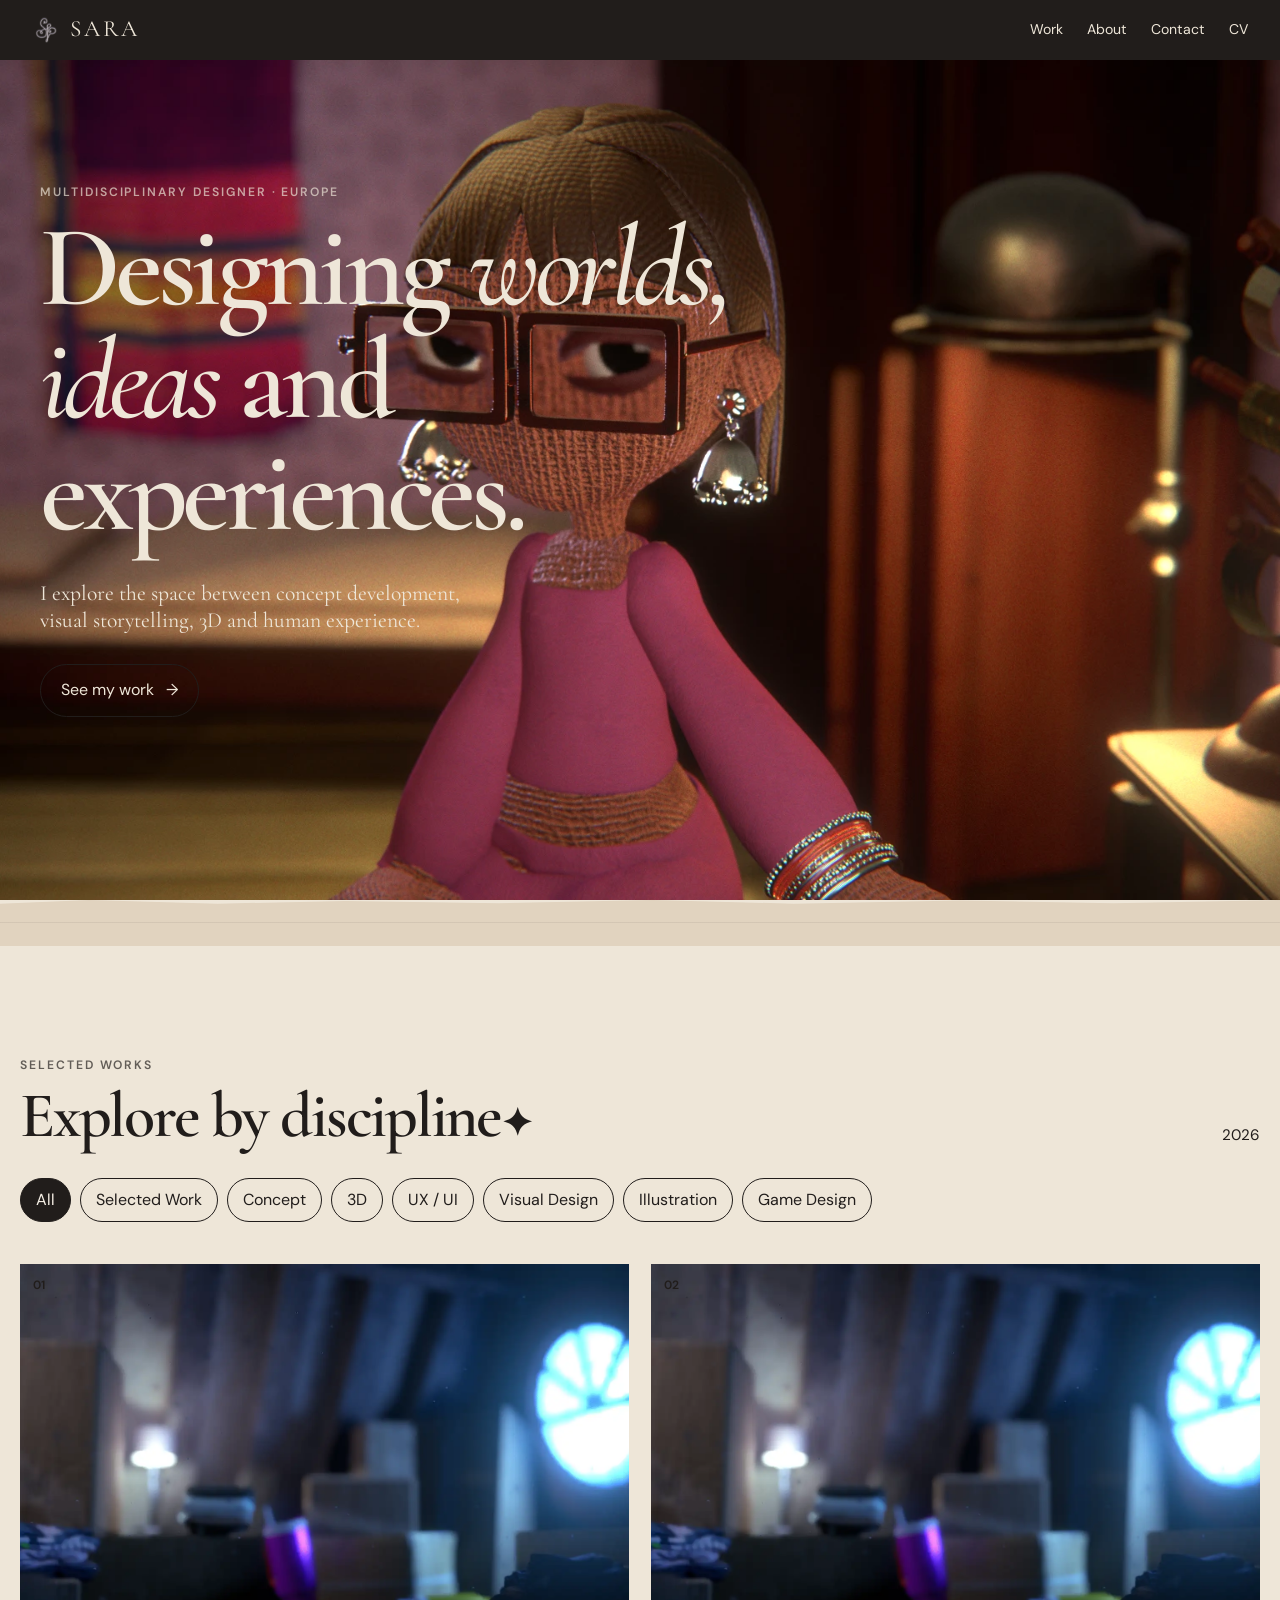
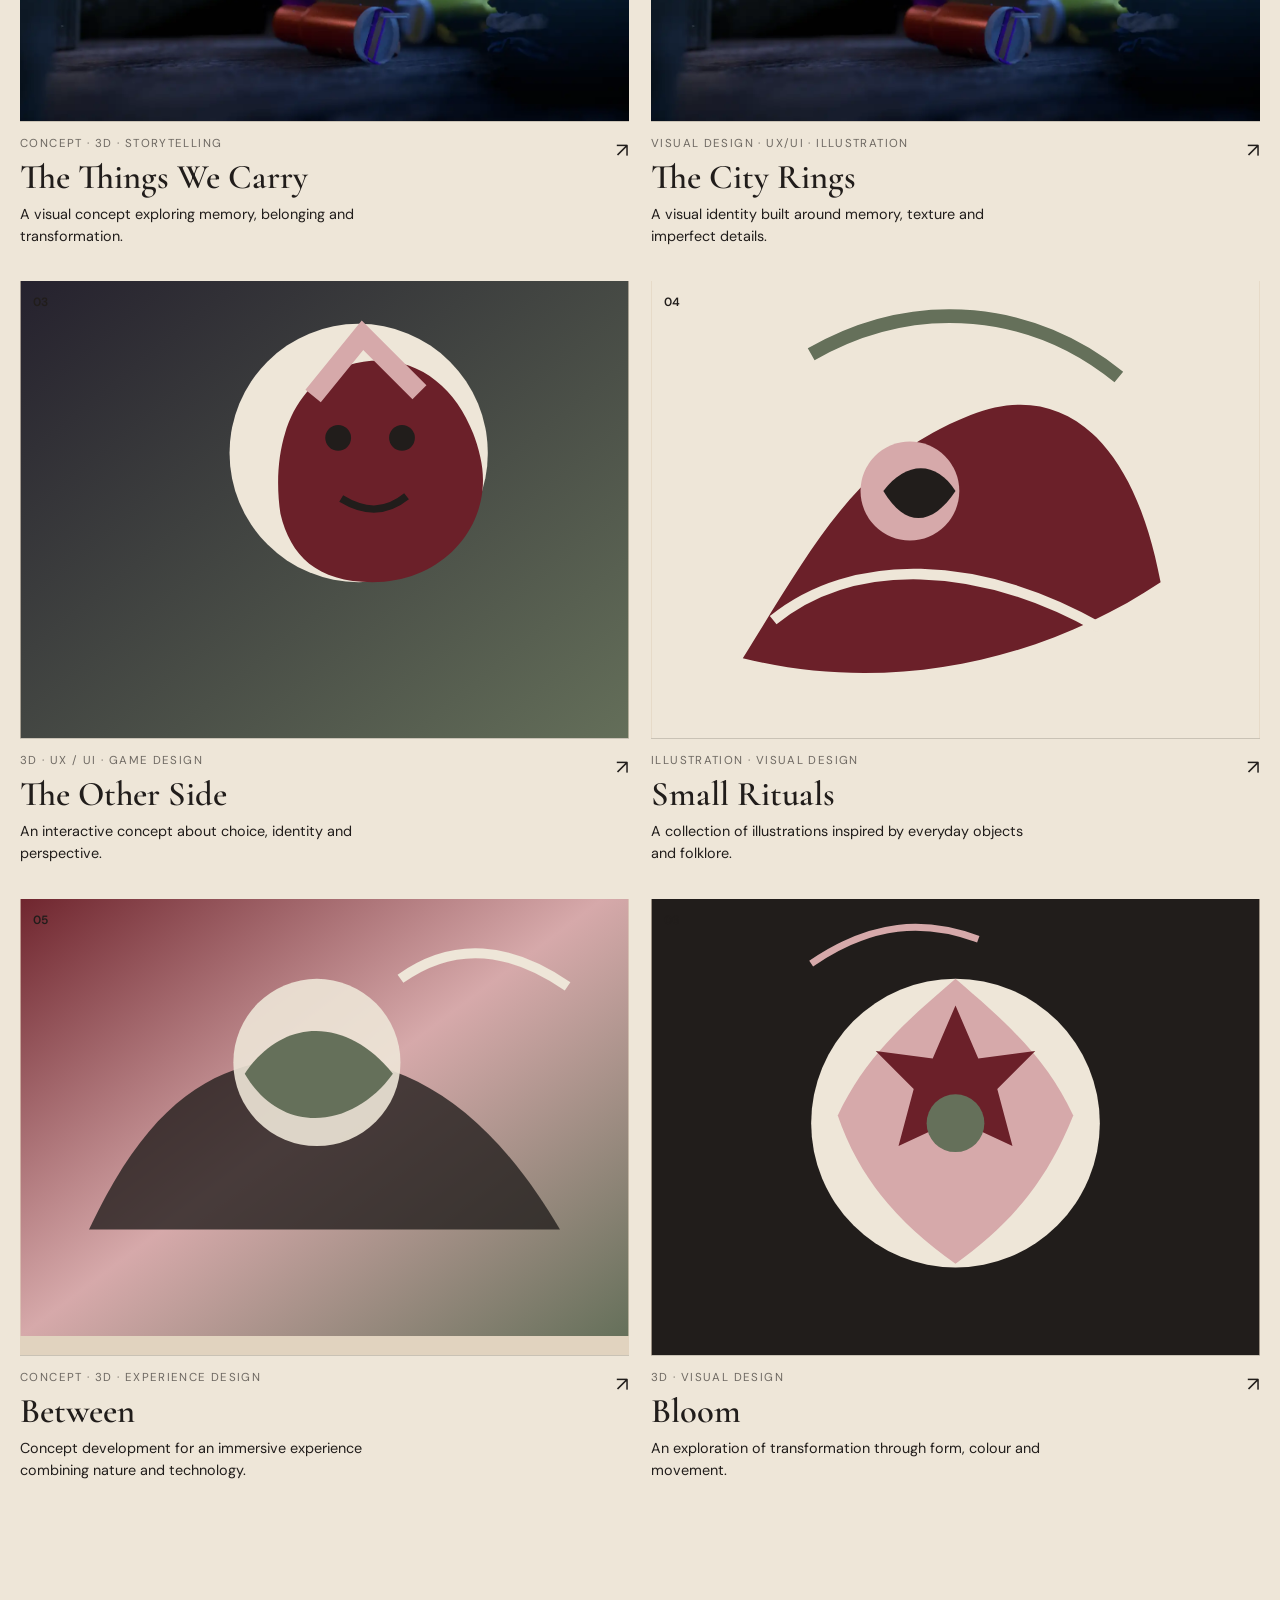
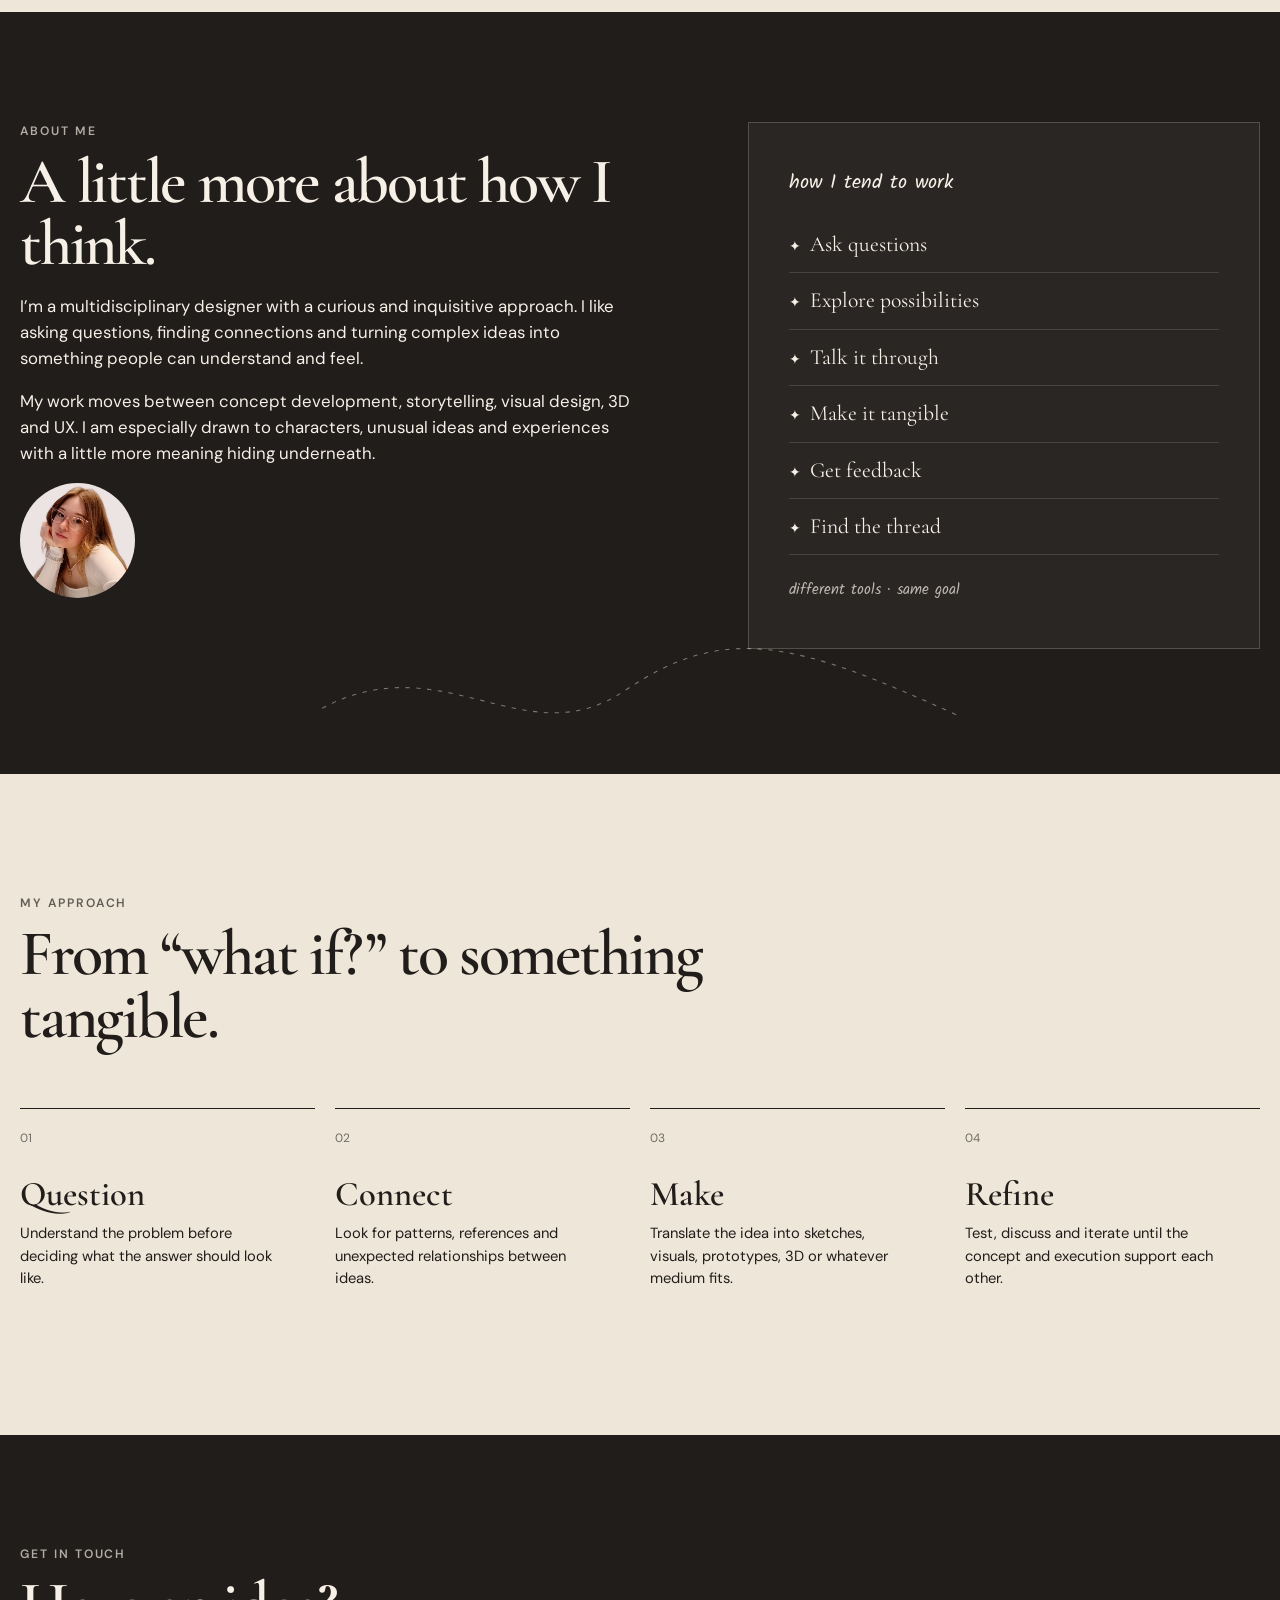
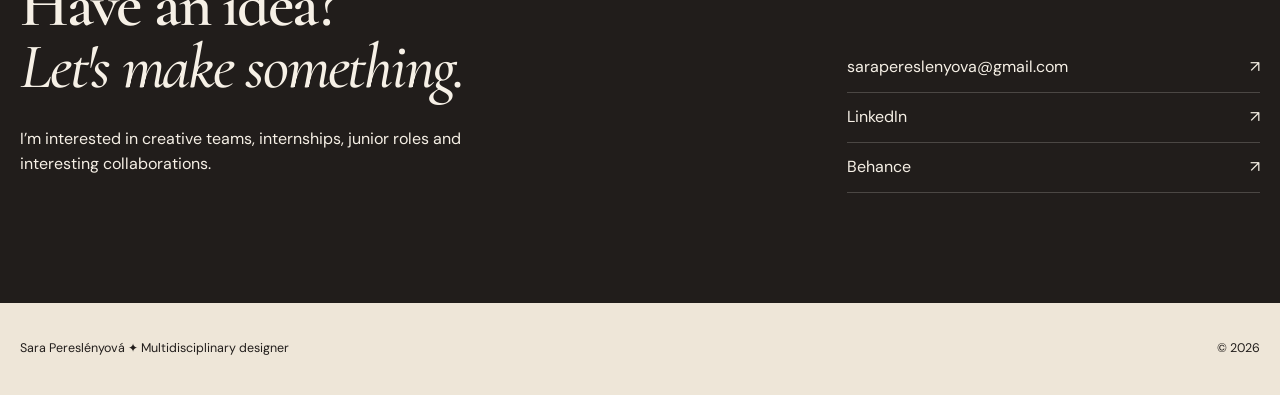
==== sara_portfolio_site/index.html @ 65f5dfdc "Initial commit" ====
<!doctype html>
<html lang="en">
<head>
  <meta charset="utf-8">

  <!-- Makes the site behave properly on phones/tablets -->
  <meta name="viewport" content="width=device-width, initial-scale=1">

  <meta name="description" content="Sara Pereslényová — multidisciplinary designer working across concept development, visual storytelling, 3D and UX.">

  <title>Sara Pereslényová | Portfolio</title>
  
  <!--
  FAVICONS
  -->
  
  <!-- Default favicons (fallback) -->
  <link rel="icon" type="image/x-icon" href="/favicon-light.ico">
  <link rel="icon" type="image/png" sizes="32x32" href="assets/favi-light-bg.jpg">
  
  <!-- Light mode favicons -->
  <link rel="icon" type="image/x-icon" href="/favicon-light.ico" media="(prefers-color-scheme: light)">
  <link rel="icon" type="image/png" sizes="16x16" href="/favicon-light-16x16.png" media="(prefers-color-scheme: light)">
  <link rel="icon" type="image/png" sizes="32x32" href="/favicon-light-32x32.png" media="(prefers-color-scheme: light)">
  <link rel="apple-touch-icon" sizes="180x180" href="/apple-touch-icon-light.png" media="(prefers-color-scheme: light)">
  
  <!-- Dark mode favicons -->
  <link rel="icon" type="image/x-icon" href="/favicon-dark.ico" media="(prefers-color-scheme: dark)">
  <link rel="icon" type="image/png" sizes="16x16" href="/favicon-dark-16x16.png" media="(prefers-color-scheme: dark)">
  <link rel="icon" type="image/png" sizes="32x32" href="/favicon-dark-32x32.png" media="(prefers-color-scheme: dark)">
  <link rel="apple-touch-icon" sizes="180x180" href="/apple-touch-icon-dark.png" media="(prefers-color-scheme: dark)">

  <!--
    This project intentionally uses plain HTML, CSS and JavaScript.
    No framework/build step is required, which should make it easier to learn and edit.
  -->

  <!-- Optional web fonts.
       They have system fallbacks, so the site still works if the fonts fail to load. -->
  <link rel="preconnect" href="https://fonts.googleapis.com">
  <link rel="preconnect" href="https://fonts.gstatic.com" crossorigin>
  <link
    href="https://fonts.googleapis.com/css2?family=Cormorant+Garamond:wght@500;600;700&family=DM+Sans:wght@400;500;600&family=Kalam:wght@400;700&display=swap"
    rel="stylesheet"
  >

  <link rel="stylesheet" href="style.css">
</head>

<body>
  <!-- Accessibility: lets keyboard users skip straight to the main content -->
  <a class="skip-link" href="#main">Skip to content</a>

  <header class="site-header">

<a class="brand" href="index.html" aria-label="Back to homepage">

  <!-- Your logo -->
  <img
    class="logo"
    src="assets/favi-light-bg.jpg"
    alt="logo"
  >

  <!-- Your name -->
  <span class="wordmark">SARA</span>

</a>
    <nav aria-label="Primary navigation">
      <a href="#work">Work</a>
      <a href="#about">About</a>
      <a href="#contact">Contact</a>
      <!-- Replace this with your actual CV PDF when you have one -->
      <a href="assets/Sara-CV.pdf" target="_blank" rel="noopener">CV</a>
    </nav>
  </header>

  <main id="main">
    <!-- =========================
         HERO
         ========================= -->
    <section class="hero" id="top">

  <div class="hero-copy">
    <p class="eyebrow">Multidisciplinary designer · Europe</p>

    <h1>
      Designing
      <em>worlds, ideas</em>
      and experiences.
    </h1>

    <p class="hero-intro">
      I explore the space between concept development,
      visual storytelling, 3D and human experience.
    </p>

    <a class="pill-button" href="#work">
      See my work <span aria-hidden="true">→</span>
    </a>
  </div>


  <div class="hero-art">
    <img
      src="assets/aish_look-2.webp"
      alt="The Things We Carry Screencap"
    >

    
   <!-- SCRIBBLES
    <div class="scribble scribble-a">
      a curious mind
    </div>
    
   <div class="scribble scribble-b">
      concepts<br>
      research<br>
      storytelling<br>
      3D · UX
    </div> -->
  </div>

</section>

    <div class="paper-break" aria-hidden="true"></div>

    <!-- =========================
         WORK / FILTER
         ========================= -->
    <section class="work section-shell" id="work">
      <div class="section-heading reveal">
        <div>
          <p class="eyebrow">Selected works</p>
          <h2>Explore by discipline<span aria-hidden="true">✦</span></h2>
        </div>
        <p class="section-note">2026</p>
      </div>

      <!--
        FILTERS
        The buttons work with the JavaScript in script.js.
        Each project card has a "data-disciplines" attribute.
        Example: data-disciplines="3d concept"
      -->
      <div class="filter-row" role="group" aria-label="Filter projects by discipline">
        
        <button class="filter-button is-active" type="button" data-filter="all" aria-pressed="true">All</button>
        <button class="filter-button" type="button" data-filter="selected" aria-pressed="false">Selected Work</button>
        <button class="filter-button" type="button" data-filter="concept" aria-pressed="false">Concept</button>
        <button class="filter-button" type="button" data-filter="3d" aria-pressed="false">3D</button>
        <button class="filter-button" type="button" data-filter="ux" aria-pressed="false">UX / UI</button>
        <button class="filter-button" type="button" data-filter="visual" aria-pressed="false">Visual Design</button>
        <button class="filter-button" type="button" data-filter="illustration" aria-pressed="false">Illustration</button>
        <button class="filter-button" type="button" data-filter="game" aria-pressed="false">Game Design</button>
      </div>

      <div class="project-grid" id="project-grid">
        <!--
          PROJECT TEMPLATE
          Duplicate a .project-card and change:
          - data-disciplines
          - title
          - description
          - tools
          - image path
          - project link

          You do NOT need to keep all six placeholder projects.
        -->

        <article class="project-card project-card-large reveal" data-disciplines="selected concept 3d visual game">
          <a href="ttwc.html" class="project-link" aria-label="Open The Things We Carry project">
            <div class="project-image">
              <img src="assets/Attic_last-compressed.webp" alt="Placeholder artwork for The Things We Carry" loading="lazy">
              <span class="project-number">01</span>
            </div>
            <div class="project-info">
              <div>
                <p class="project-type">Concept · 3D · Storytelling</p>
                <h3>The Things We Carry</h3>
                <p>A visual concept exploring memory, belonging and transformation.</p>
              </div>
              <span class="project-arrow" aria-hidden="true">↗</span>
            </div>
          </a>
        </article>

        <article class="project-card reveal" data-disciplines="visual illustration concept">
          <a href="#" class="project-link" aria-label="Open The City Rings project">
            <div class="project-image">
              <img src="assets/Attic_last-compressed.webp" alt="Placeholder artwork for The City Rings" loading="lazy">
              <span class="project-number">02</span>
            </div>
            <div class="project-info">
              <div>
                <p class="project-type">Visual Design · UX/UI · Illustration</p>
                <h3>The City Rings</h3>
                <p>A visual identity built around memory, texture and imperfect details.</p>
              </div>
              <span class="project-arrow" aria-hidden="true">↗</span>
            </div>
          </a>
        </article>

        <article class="project-card reveal" data-disciplines="3d ux game concept">
          <a href="#" class="project-link" aria-label="Open The Other Side project">
            <div class="project-image">
              <img src="assets/project-03.svg" alt="Placeholder artwork for The Other Side" loading="lazy">
              <span class="project-number">03</span>
            </div>
            <div class="project-info">
              <div>
                <p class="project-type">3D · UX / UI · Game Design</p>
                <h3>The Other Side</h3>
                <p>An interactive concept about choice, identity and perspective.</p>
              </div>
              <span class="project-arrow" aria-hidden="true">↗</span>
            </div>
          </a>
        </article>

        <article class="project-card reveal" data-disciplines="illustration visual concept">
          <a href="#" class="project-link" aria-label="Open Small Rituals project">
            <div class="project-image">
              <img src="assets/project-04.svg" alt="Placeholder artwork for Small Rituals" loading="lazy">
              <span class="project-number">04</span>
            </div>
            <div class="project-info">
              <div>
                <p class="project-type">Illustration · Visual Design</p>
                <h3>Small Rituals</h3>
                <p>A collection of illustrations inspired by everyday objects and folklore.</p>
              </div>
              <span class="project-arrow" aria-hidden="true">↗</span>
            </div>
          </a>
        </article>

        <article class="project-card project-card-large reveal" data-disciplines="concept 3d visual ux">
          <a href="#" class="project-link" aria-label="Open Between project">
            <div class="project-image">
              <img src="assets/project-05.svg" alt="Placeholder artwork for Between" loading="lazy">
              <span class="project-number">05</span>
            </div>
            <div class="project-info">
              <div>
                <p class="project-type">Concept · 3D · Experience Design</p>
                <h3>Between</h3>
                <p>Concept development for an immersive experience combining nature and technology.</p>
              </div>
              <span class="project-arrow" aria-hidden="true">↗</span>
            </div>
          </a>
        </article>

        <article class="project-card reveal" data-disciplines="3d visual illustration">
          <a href="#" class="project-link" aria-label="Open Bloom project">
            <div class="project-image">
              <img src="assets/project-06.svg" alt="Placeholder artwork for Bloom" loading="lazy">
              <span class="project-number">06</span>
            </div>
            <div class="project-info">
              <div>
                <p class="project-type">3D · Visual Design</p>
                <h3>Bloom</h3>
                <p>An exploration of transformation through form, colour and movement.</p>
              </div>
              <span class="project-arrow" aria-hidden="true">↗</span>
            </div>
          </a>
        </article>
      </div>

      <div class="filter-empty" id="filter-empty" hidden>
        <p>No projects in this category yet. Try another filter.</p>
      </div>
    </section>

    <!-- =========================
         ABOUT
         ========================= -->
    <section class="about section-shell dark-panel" id="about">
      <div class="about-grid">
        <div class="about-copy reveal">
          <p class="eyebrow">About me</p>
          <h2>A little more about how I think.</h2>

          <p>
            I’m a multidisciplinary designer with a curious and inquisitive approach.
            I like asking questions, finding connections and turning complex ideas
            into something people can understand and feel.
          </p>

          <p>
            My work moves between concept development, storytelling, visual design,
            3D and UX. I am especially drawn to characters, unusual ideas and
            experiences with a little more meaning hiding underneath.
          </p>
          
          <div class="about-grid"><img class="about-picture" src="assets/pic-1.webp" alt="headshot" loading="lazy">
            </div>
        </div>

        <div class="about-card reveal">
          <p class="hand-note">how I tend to work</p>
          <ul>
            <li>Ask questions</li>
            <li>Explore possibilities</li>
            <li>Talk it through</li>
            <li>Make it tangible</li>
            <li>Get feedback</li>
            <li>Find the thread</li>
          </ul>
          <span class="tiny-note">different tools · same goal</span>
        </div>
      </div>

      <!-- Decorative thread: purely visual, no JavaScript needed -->
      <svg class="thread-line" viewBox="0 0 900 180" role="presentation" aria-hidden="true">
        <path d="M10 100 C 180 10, 290 170, 430 75 S 670 10, 890 110" />
      </svg>
    </section>

    <!-- =========================
         CV / APPROACH
         ========================= -->
    <section class="approach section-shell">
      <div class="approach-heading reveal">
        <p class="eyebrow">My approach</p>
        <h2>From “what if?” to something tangible.</h2>
      </div>

      <div class="approach-grid">
        <div class="approach-step reveal">
          <span>01</span>
          <h3>Question</h3>
          <p>Understand the problem before deciding what the answer should look like.</p>
        </div>

        <div class="approach-step reveal">
          <span>02</span>
          <h3>Connect</h3>
          <p>Look for patterns, references and unexpected relationships between ideas.</p>
        </div>

        <div class="approach-step reveal">
          <span>03</span>
          <h3>Make</h3>
          <p>Translate the idea into sketches, visuals, prototypes, 3D or whatever medium fits.</p>
        </div>

        <div class="approach-step reveal">
          <span>04</span>
          <h3>Refine</h3>
          <p>Test, discuss and iterate until the concept and execution support each other.</p>
        </div>
      </div>
    </section>

    <!-- =========================
         CONTACT
         ========================= -->
    <section class="contact section-shell dark-panel" id="contact">
      <div class="contact-copy reveal">
        <p class="eyebrow">Get in touch</p>
        <h2>Have an idea?<br><em>Let's make something.</em></h2>
        <p>I’m interested in creative teams, internships, junior roles and interesting collaborations.</p>
      </div>

      <div class="contact-links reveal">
        <!-- Replace these with your real links -->
        <a href="mailto:sarapereslenyova@gmail.com">sarapereslenyova@gmail.com <span>↗</span></a>
        <a href="https://www.linkedin.com/in/sarapereslenyova/" target="_blank" rel="noopener">LinkedIn <span>↗</span></a>
        <a href="https://www.behance.net/sarapereslenyova" target="_blank" rel="noopener">Behance <span>↗</span></a>
      </div>
    </section>
  </main>

  <footer class="footer section-shell">
    <p>Sara Pereslényová ✦ Multidisciplinary designer</p>
    <p>© <span id="year"></span></p>
  </footer>

  <script src="script.js"></script>
</body>
</html>
---- sara_portfolio_site/style.css ----
:root {
  /* =========================
     EASY CUSTOMISATION AREA
     =========================
     These are the main colours used throughout the site.
     Change them here instead of hunting through the entire CSS file.
  */
  --paper: #eee6d8;
  --ink: #211d1b;
  --paper-2: #e1d3bf;
  --soft-pink: #d6a9aa;
  --burgundy: #6b2029;
  --olive: #65705a;
  --cream: #f6f0e6;
  --line: rgba(33, 29, 27, 0.18);

  /* Typography */
  --display: "Cormorant Garamond", Georgia, serif;
  --body: "DM Sans", Arial, sans-serif;
  --hand: "Kalam", "Comic Sans MS", cursive;

  --max-width: 1240px;
  --radius: 4px;

    /*
    Desktop page padding.

    This is the main value you'll probably want to change.
    Everything on desktop follows this spacing.
  */
  --page-padding: 32px;

  /*
    This controls how wide normal project content can become.
    Full-width images can extend slightly further.
  */
  --max-content-width: 1200px;
  --max-full-width: 1500px;
}


/* =========================
   BASIC RESET
   ========================= */
*,
*::before,
*::after {
  box-sizing: border-box;
}

html {
  scroll-behavior: smooth;
}

body {
  margin: 0;
  color: var(--ink);
  background: var(--paper);
  font-family: var(--body);
  line-height: 1.55;
}

img {
  display: block;
  width: 100%;
}

a {
  color: inherit;
}

button,
a {
  -webkit-tap-highlight-color: transparent;
}

button {
  font: inherit;
}

::selection {
  color: var(--cream);
  background: var(--burgundy);
}

/* Accessibility */
.skip-link {
  position: fixed;
  top: 10px;
  left: 10px;
  z-index: 999;
  transform: translateY(-150%);
  padding: 10px 14px;
  background: var(--ink);
  color: var(--cream);
  text-decoration: none;
}

.skip-link:focus {
  transform: translateY(0);
}

/* =========================
   GLOBAL LAYOUT
   ========================= */
.section-shell {
  width: min(calc(100% - 40px), var(--max-width));
  margin-inline: auto;
}

section {
  scroll-margin-top: 90px;
}

.eyebrow {
  margin: 0 0 10px;
  font-size: 0.76rem;
  font-weight: 600;
  text-transform: uppercase;
  letter-spacing: 0.16em;
  opacity: 0.68;
}

h1,
h2,
h3 {
  margin: 0;
  font-family: var(--display);
  font-weight: 600;
  line-height: 0.98;
}

h1 em,
h2 em {
  font-style: italic;
  font-weight: 500;
}

h1 {
  max-width: 760px;
  font-size: clamp(4rem, 9vw, 8rem);
  letter-spacing: -0.045em;
}

h2 {
  font-size: clamp(2.5rem, 5vw, 4.6rem);
  letter-spacing: -0.035em;
}

h3 {
  font-size: clamp(1.7rem, 2.7vw, 2.4rem);
}

.section-note {
  max-width: 260px;
  margin: 0;
  font-size: 0.95rem;
}

.page-padding {
  padding-left: var(--page-padding);
  padding-right: var(--page-padding);
}

/* =========================
   HEADER
   ========================= */
/*.site-header {
  position: fixed;
  top: 0;
  inset: 0 0 auto;
  display: flex;
  justify-content: space-between;
  align-items: center;
  background: rgba(238, 230, 216, 0.5);
  width: 100%;
  margin: 18px auto 0;
  padding: 12px 0;
  mix-blend-mode: normal;
  z-index: 50;
}*/
.site-header {
  position: fixed;
  top: 0;
  z-index: 30;

  width: 100%;
  padding: 12px var(--page-padding);

  display: flex;
  justify-content: space-between;
  align-items: center;
  background: var(--ink);
  color: var(--paper);
}

.brand {
  display: inline-flex;
  align-items: center;
  gap: 10px;

  color: inherit;
  text-decoration: none;
}

.logo {
  width: 28px;
  height: 28px;

  object-fit: contain;
  flex-shrink: 0;
}

.wordmark {
  font-family: var(--display);
  font-size: 1.45rem;
  letter-spacing: 0.12em;
}

.wordmark span {
  margin-left: 6px;
  font-size: 0.7em;
}

.site-header nav {
  display: flex;
  gap: 24px;
}

.site-header nav a {
  font-size: 0.88rem;
  text-decoration: none;
  transition: opacity 160ms ease;
}

.site-header nav a:hover,
.site-header nav a:focus-visible {
  text-decoration: underline black;
  text-underline-offset: -2px;
  text-underline-position: bottom;
  opacity: 0.55;
}

/* =========================
   HERO
   ========================= */
.hero {
  position: relative;

  /* Exactly one viewport high */
  height: 100vh;
  height: 100svh;

  width: 100%;
  margin: 0;

  overflow: hidden;

  display: flex;
  align-items: center;
  color: var(--paper);

  /*
    This padding controls where the text sits.
    It does NOT affect the background image.
  */
  padding: 40px;
}

.hero-copy {
  position: relative;
  z-index: 2;

  width: min(100%, 760px);
}

.hero-intro {
  max-width: 440px;
  margin: 30px 0;
  font-family: var(--display);
  font-size: 1.35rem;
  line-height: 1.25;
}

.pill-button {
  display: inline-flex;
  align-items: center;
  gap: 12px;
  padding: 13px 20px;
  border: 1px solid var(--ink);
  border-radius: 999px;
  text-decoration: none;
  transition:
    background 180ms ease,
    color 180ms ease,
    transform 180ms ease;
}

.pill-button:hover,
.pill-button:focus-visible {
  color: var(--cream);
  background: var(--ink);
  transform: translateY(-2px);
}

.hero-art {
  position: absolute;

  /* Fill the entire hero */
  inset: 0;

  z-index: 0;

  width: 100%;
  height: 100%;

  display: block;
}

.hero-art img {
  width: 100%;
  height: 100%;

  /*
    cover = fill the whole hero.
    Some of the image may be cropped.
  */
  object-fit: cover;

  object-position: center;
}

/* Handwritten annotations */
.scribble {
  position: absolute;
  font-family: var(--hand);
  font-size: 1.1rem;
  line-height: 1.1;
  z-index: 2;
}

.scribble::before {
  content: "";
  position: absolute;
  width: 46px;
  height: 1px;
  background: currentColor;
}

.scribble-a {
  top: 18%;
  left: 7%;
  transform: rotate(-8deg);
}

.scribble-a::before {
  top: 50%;
  right: -60px;
  transform: rotate(22deg);
}

.scribble-b {
  right: 3%;
  bottom: 17%;
  transform: rotate(6deg);
}



/* =========================
   PAPER BREAK
   ========================= */
.paper-break {
  height: 46px;
  background:
    linear-gradient(180deg, transparent 0 48%, rgba(33, 29, 27, 0.08) 49%, transparent 51%),
    var(--paper-2);
  clip-path: polygon(0 8%, 7% 0, 17% 8%, 27% 2%, 39% 7%, 51% 0, 62% 8%, 75% 1%, 87% 7%, 100% 0, 100% 100%, 0 100%);
}

/* =========================
   WORK
   ========================= */
.work {
  padding-top: 110px;
  padding-bottom: 130px;
}

.section-heading {
  display: flex;
  justify-content: space-between;
  align-items: flex-end;
  gap: 30px;
  margin-bottom: 30px;
}

.section-heading h2 span {
  font-family: var(--hand);
  font-size: 0.6em;
}

.filter-row {
  display: flex;
  flex-wrap: wrap;
  gap: 9px;
  margin-bottom: 42px;
}

.filter-button {
  cursor: pointer;
  border: 1px solid var(--ink);
  border-radius: 999px;
  padding: 9px 15px;
  background: transparent;
  color: inherit;
  transition:
    background 160ms ease,
    color 160ms ease,
    transform 160ms ease;
}

.filter-button:hover,
.filter-button:focus-visible {
  transform: translateY(-3px);
}

.filter-button.is-active {
  background: var(--ink);
  color: var(--cream);
}

.project-grid {
  display: grid;
  grid-template-columns: repeat(12, minmax(0, 1fr));
  gap: 34px 22px;
}

.project-card {
  grid-column: span 6;
  min-width: 0;
}

.project-card-large {
  grid-column: span 6;
}

.project-card[hidden] {
  display: none;
}

.project-link {
  display: block;
  text-decoration: none;
}

.project-image {
  position: relative;
  overflow: hidden;
  aspect-ratio: 4 / 3;
  background: var(--paper-2);
}

.project-card-large .project-image {
  aspect-ratio: 4 / 3;
}

.project-image img {
  height: 100%;
  object-fit: cover;
  transition: transform 500ms cubic-bezier(0.2, 0.7, 0.2, 1);
}

.project-link:hover .project-image img,
.project-link:focus-visible .project-image img {
  transform: scale(1.035);
}

.project-number {
  position: absolute;
  top: 12px;
  left: 13px;
  z-index: 2;
  font-size: 0.75rem;
  font-weight: 600;
}

.project-info {
  display: flex;
  justify-content: space-between;
  gap: 20px;
  padding-top: 13px;
  border-top: 1px solid var(--line);
}

.project-type {
  margin: 0 0 8px;
  font-size: 0.72rem;
  text-transform: uppercase;
  letter-spacing: 0.12em;
  opacity: 0.62;
}

.project-info p:last-child {
  max-width: 390px;
  margin: 8px 0 0;
  font-size: 0.9rem;
}

.project-arrow {
  flex: 0 0 auto;
  font-size: 1.25rem;
}

.filter-empty {
  padding: 40px 0;
  font-family: var(--display);
  font-size: 1.5rem;
}

/* =========================
   DARK PANELS
   ========================= */
.dark-panel {
  color: var(--cream);
  background: var(--ink);
}

/* Full-width illusion while keeping content aligned */
.dark-panel {
  width: 100%;
  padding-inline: max(20px, calc((100vw - var(--max-width)) / 2));
}

/* =========================
   ABOUT
   ========================= */
.about {
  position: relative;
  padding-top: 110px;
  padding-bottom: 125px;
  overflow: hidden;
}

.about-grid {
  width: min(var(--max-width), 100%);
  margin: 0 auto;
  display: grid;
  grid-template-columns: 1.1fr 0.9fr;
  gap: clamp(50px, 8vw, 130px);
  align-items: start;
}

.about-copy p:not(.eyebrow) {
  max-width: 610px;
  font-size: 1.05rem;
}

.about-card {
  position: relative;
  padding: 45px 40px;
  border: 1px solid rgba(246, 240, 230, 0.2);
  background: rgba(246, 240, 230, 0.04);
  transform: rotate(1.5deg);
}

.hand-note {
  margin: 0 0 18px;
  font-family: var(--hand);
  font-size: 1.25rem;
}

.about-card ul {
  margin: 0;
  padding: 0;
  list-style: none;
}

.about-card li {
  padding: 11px 0;
  border-bottom: 1px solid rgba(246, 240, 230, 0.14);
  font-family: var(--display);
  font-size: 1.35rem;
}

.about-card li::before {
  content: "✦";
  margin-right: 9px;
  font-size: 0.65em;
}

.about-picture {
  display: block;
  align-items: center;
  border-radius: 50%;
  gap: 10px;
  width: 40%;
}

.tiny-note {
  display: block;
  margin-top: 24px;
  font-family: var(--hand);
  font-size: 0.95rem;
  opacity: 0.72;
}

.thread-line {
  position: absolute;
  left: 0;
  right: 0;
  bottom: 8px;
  width: 100%;
  height: 130px;
}

.thread-line path {
  fill: none;
  stroke: rgba(246, 240, 230, 0.42);
  stroke-width: 1.5;
  stroke-dasharray: 6 9;
}

/* =========================
   APPROACH
   ========================= */
.approach {
  padding-top: 120px;
  padding-bottom: 130px;
}

.approach-heading {
  max-width: 720px;
  margin-bottom: 60px;
}

.approach-grid {
  display: grid;
  grid-template-columns: repeat(4, minmax(0, 1fr));
  gap: 20px;
}

.approach-step {
  padding-top: 16px;
  border-top: 1px solid var(--ink);
}

.approach-step > span {
  display: inline-block;
  margin-bottom: 30px;
  font-size: 0.75rem;
  opacity: 0.6;
}

.approach-step p {
  max-width: 260px;
  margin-top: 10px;
  font-size: 0.92rem;
}

/* =========================
   CONTACT
   ========================= */
.contact {
  display: grid;
  grid-template-columns: 1.3fr 0.7fr;
  gap: 60px;
  padding-top: 110px;
  padding-bottom: 110px;
}

.contact-copy > p:last-child {
  max-width: 500px;
  margin-top: 28px;
}

.contact-links {
  display: grid;
  align-content: end;
  gap: 12px;
}

.contact-links a {
  display: flex;
  justify-content: space-between;
  gap: 18px;
  padding-bottom: 12px;
  border-bottom: 1px solid rgba(246, 240, 230, 0.2);
  text-decoration: none;
  transition: opacity 160ms ease;
}

.contact-links a:hover,
.contact-links a:focus-visible {
  opacity: 0.62;
}

/* =========================
   FOOTER
   ========================= */
.footer {
  display: flex;
  justify-content: space-between;
  gap: 20px;
  padding-top: 24px;
  padding-bottom: 24px;
  font-size: 0.78rem;
}

/* =========================
   SCROLL REVEAL
   =========================
   JavaScript adds .is-visible when an element enters the viewport.
   If JS is disabled, the elements remain visible because the default
   opacity is 1 (important for accessibility).
 */
.reveal {
  opacity: 1;
  transform: none;
}

.js-ready .reveal {
  opacity: 0;
  transform: translateY(22px);
  transition:
    opacity 700ms ease,
    transform 700ms cubic-bezier(0.2, 0.8, 0.2, 1);
}

.js-ready .reveal.is-visible {
  opacity: 1;
  transform: translateY(0);
}

/* =========================
   REDUCED MOTION
   ========================= */
@media (prefers-reduced-motion: reduce) {
  html {
    scroll-behavior: auto;
  }

  *,
  *::before,
  *::after {
    animation-duration: 0.001ms !important;
    animation-iteration-count: 1 !important;
    transition-duration: 0.001ms !important;
  }
}

/* =========================
   TABLET / SMALL LAPTOP
   ========================= */
@media (max-width: 900px) {
  .hero {
    grid-template-columns: 1fr;
    padding-top: 140px;
  }

  .hero-art {
    min-height: 420px;
    max-width: 900px;
    margin-inline: auto;
  }

  .project-card,
  .project-card-large {
    grid-column: span 6;
  }

  .about-grid,
  .contact {
    grid-template-columns: 1fr;
  }

  .approach-grid {
    grid-template-columns: repeat(2, minmax(0, 1fr));
  }
}

/* =========================
   MOBILE
   ========================= */
@media (max-width: 640px) {
  .section-shell {
    width: 100%, var(--max-width);
  }

  .site-header {
    width: 100%;
  }

  .site-header nav {
    gap: 12px;
  }

  .site-header nav a {
    font-size: 0.76rem;
  }

  h1 {
    font-size: clamp(3.3rem, 17vw, 5.6rem);
  }

  /*(.hero {
    height: 100svh;
    min-height: 100svh;

    padding: 24px;
  }

  .hero-copy {
    width: 100%;
  }

  .hero-art img {
    object-position: 60% center;
  } */
  
  .hero {
    min-height: 100svh;
    padding-top: 120px;
  }

  .hero-intro {
    font-size: 1.15rem;
  }

  .hero-art {
    min-height: 330px;
  }

  .hero-art img {
    object-position: 30% center;
  }
  .scribble {
    font-size: 0.9rem;
  }

  .section-heading {
    display: block;
  }

  .section-note {
    margin-top: 18px;
  }

  .work,
  .approach,
  .about,
  .contact {
    padding-top: 80px;
    padding-bottom: 90px;
  }

  .project-card,
  .project-card-large {
    grid-column: 1 / -1;
  }

  .filter-row {
    overflow-x: auto;
    flex-wrap: nowrap;
    padding-bottom: 5px;
  }

  .filter-button {
    flex: 0 0 auto;
  }

  .about-card {
    padding: 30px 24px;
  }

  .approach-grid {
    grid-template-columns: 1fr;
    gap: 30px;
  }

  .contact-links {
    margin-top: 15px;
  }

  .footer {
    width: calc(100% - 28px);
  }
}
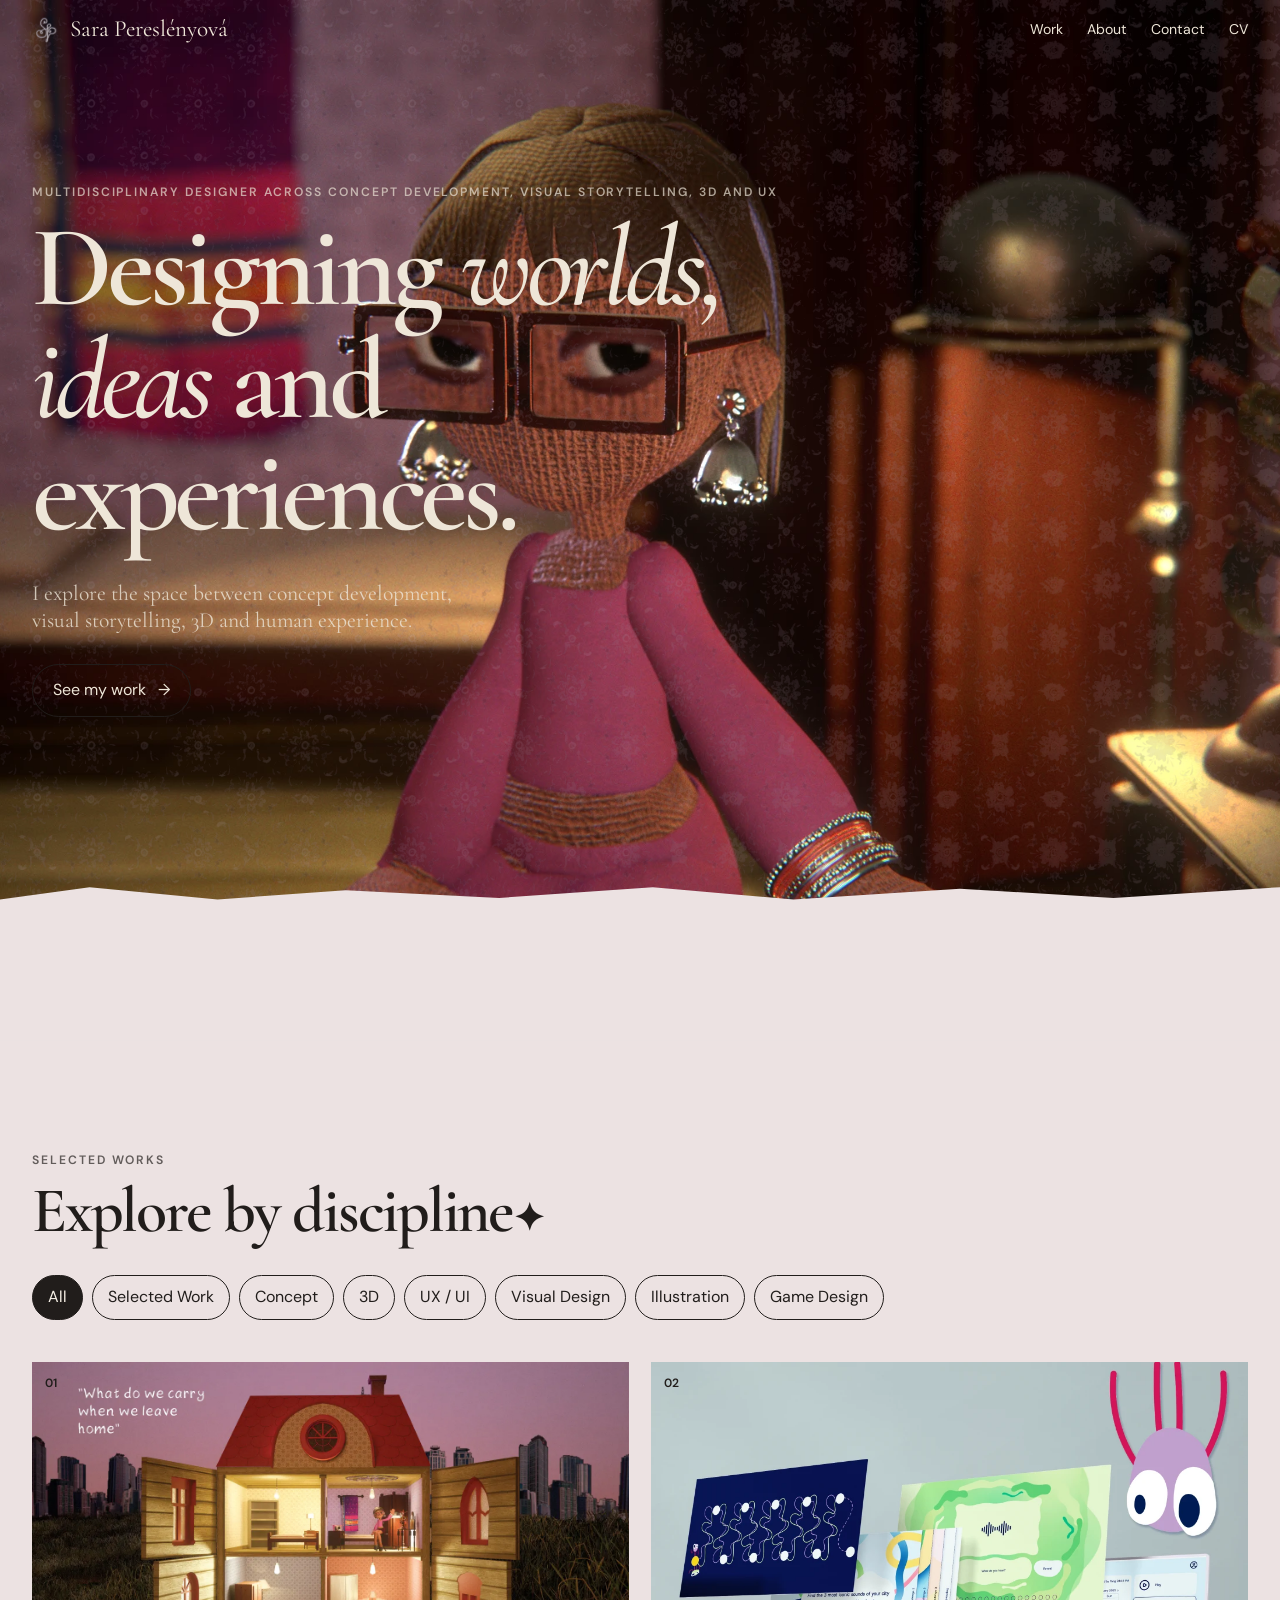
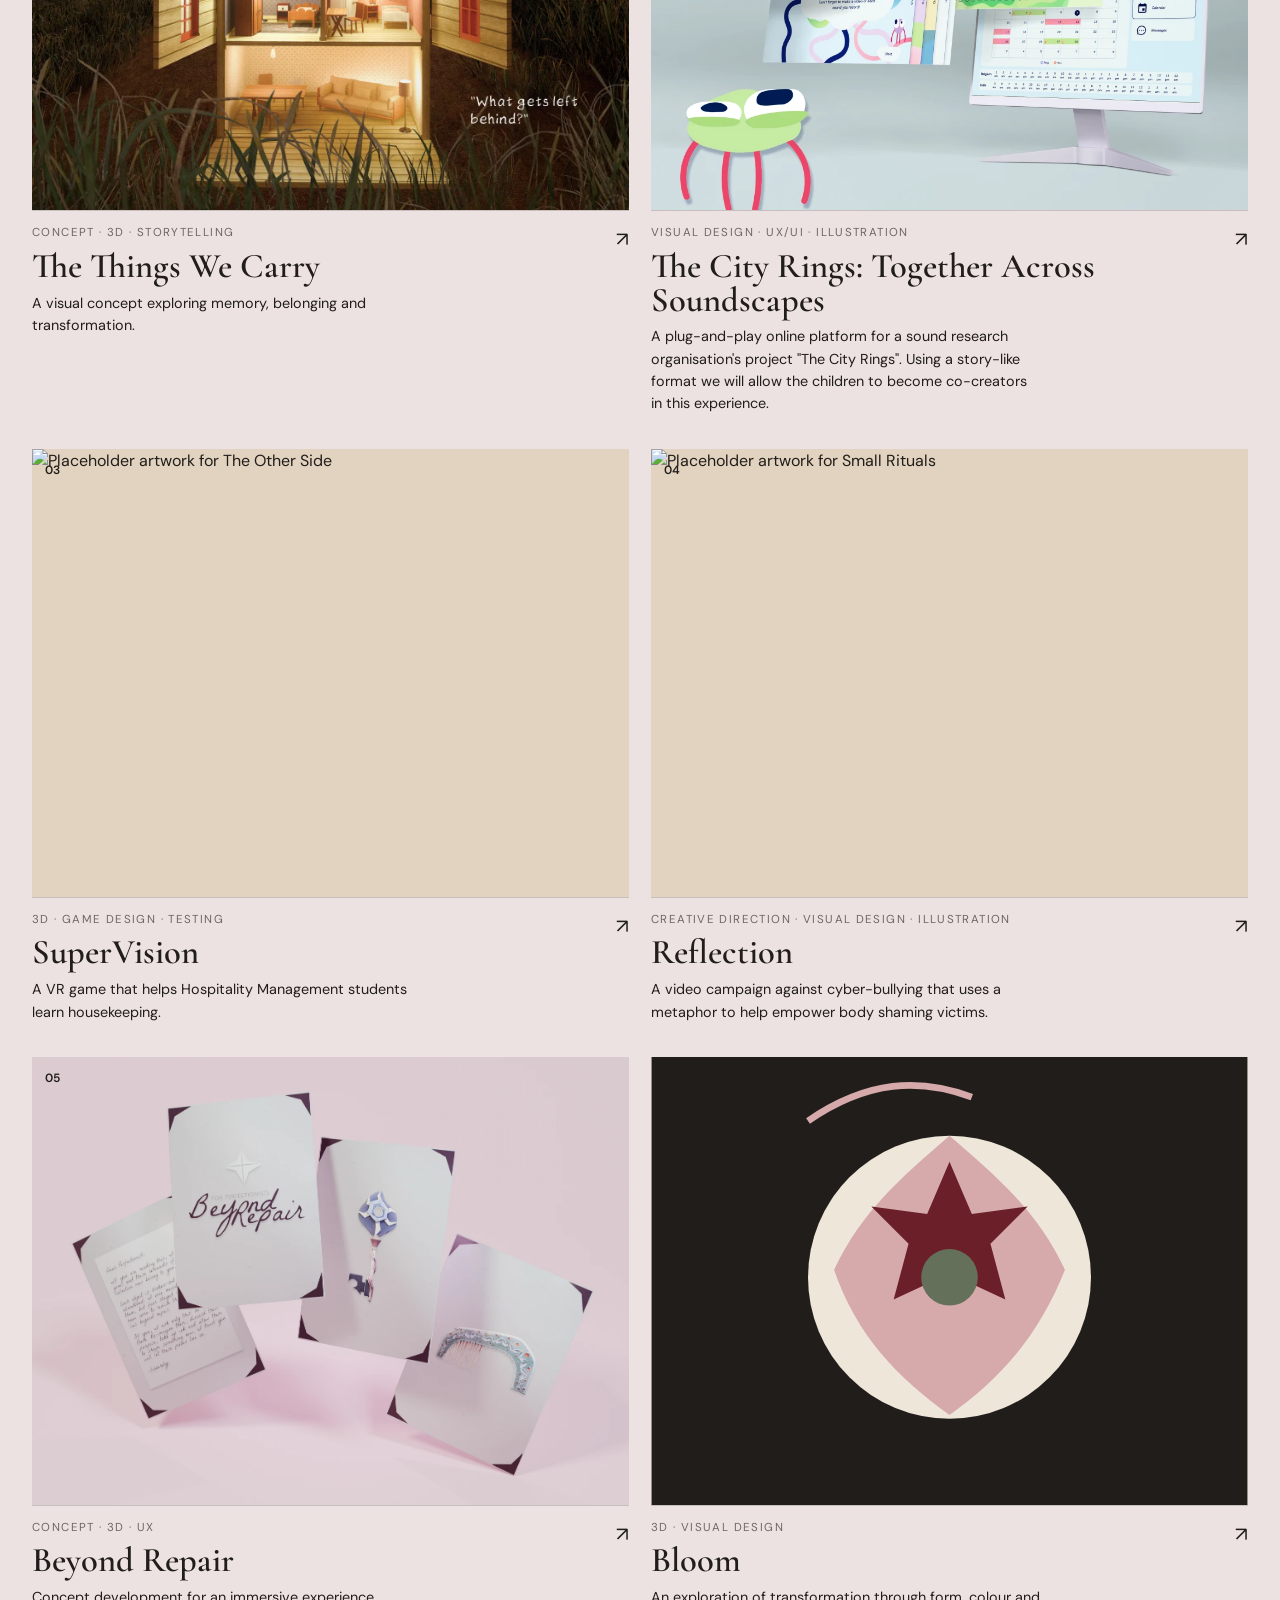
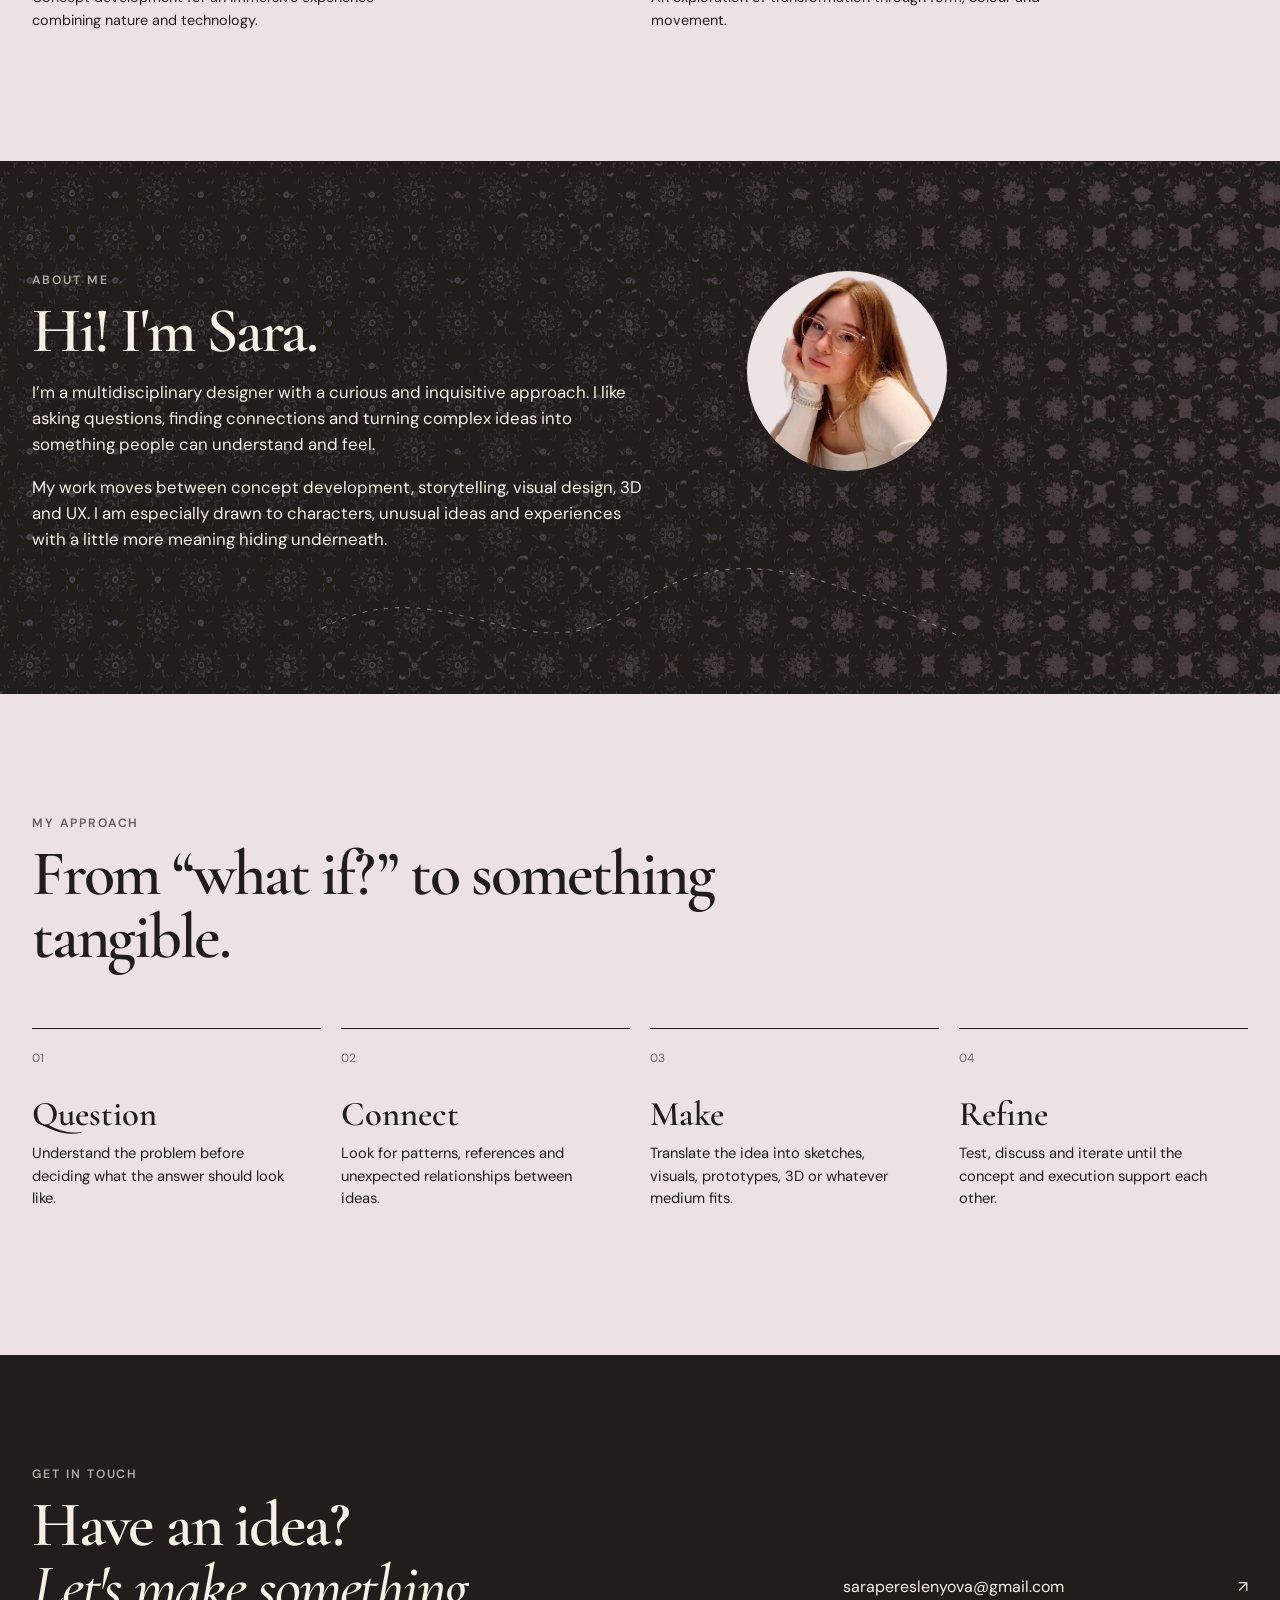
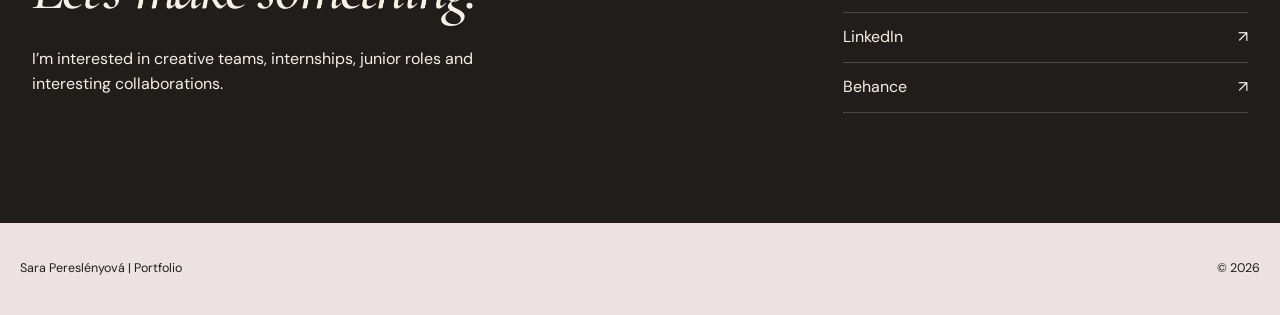
==== commit 89bb858c: "portfolio" ====
--- a/sara_portfolio_site/index.html
+++ b/sara_portfolio_site/index.html
@@ -15,20 +15,22 @@
   -->
   
   <!-- Default favicons (fallback) -->
-  <link rel="icon" type="image/x-icon" href="/favicon-light.ico">
+  <link rel="icon" type="image/x-icon" href="assets/favi-light-bg.jpg">
   <link rel="icon" type="image/png" sizes="32x32" href="assets/favi-light-bg.jpg">
   
-  <!-- Light mode favicons -->
+  <!-- Light mode favicons
   <link rel="icon" type="image/x-icon" href="/favicon-light.ico" media="(prefers-color-scheme: light)">
   <link rel="icon" type="image/png" sizes="16x16" href="/favicon-light-16x16.png" media="(prefers-color-scheme: light)">
   <link rel="icon" type="image/png" sizes="32x32" href="/favicon-light-32x32.png" media="(prefers-color-scheme: light)">
   <link rel="apple-touch-icon" sizes="180x180" href="/apple-touch-icon-light.png" media="(prefers-color-scheme: light)">
-  
-  <!-- Dark mode favicons -->
+-->
+
+  <!-- Dark mode favicons
   <link rel="icon" type="image/x-icon" href="/favicon-dark.ico" media="(prefers-color-scheme: dark)">
-  <link rel="icon" type="image/png" sizes="16x16" href="/favicon-dark-16x16.png" media="(prefers-color-scheme: dark)">
+  <link rel="icon" type="image/png" sizes="16x16" href="assets/favi-light-bg.jpg" media="(prefers-color-scheme: dark)">
   <link rel="icon" type="image/png" sizes="32x32" href="/favicon-dark-32x32.png" media="(prefers-color-scheme: dark)">
   <link rel="apple-touch-icon" sizes="180x180" href="/apple-touch-icon-dark.png" media="(prefers-color-scheme: dark)">
+-->
 
   <!--
     This project intentionally uses plain HTML, CSS and JavaScript.
@@ -44,6 +46,12 @@
     rel="stylesheet"
   >
 
+  <link href="https://fonts.googleapis.com/css2?family=Unica+One:wght@400&display=swap" rel="stylesheet";
+  >
+
+    <link href="https://fonts.googleapis.com/css2?family=Lilita+One:wght@400&display=swap" rel="stylesheet";
+  >
+
   <link rel="stylesheet" href="style.css">
 </head>
 
@@ -53,7 +61,7 @@
 
   <header class="site-header">
 
-<a class="brand" href="index.html" aria-label="Back to homepage">
+  <a class="brand" href="index.html" aria-label="Back to homepage">
 
   <!-- Your logo -->
   <img
@@ -63,16 +71,16 @@
   >
 
   <!-- Your name -->
-  <span class="wordmark">SARA</span>
-
-</a>
-    <nav aria-label="Primary navigation">
-      <a href="#work">Work</a>
-      <a href="#about">About</a>
-      <a href="#contact">Contact</a>
-      <!-- Replace this with your actual CV PDF when you have one -->
-      <a href="assets/Sara-CV.pdf" target="_blank" rel="noopener">CV</a>
-    </nav>
+  <span class="wordmark">Sara Pereslényová</span>
+
+  </a>
+      <nav aria-label="Primary navigation">
+        <a href="#work">Work</a>
+        <a href="#about">About</a>
+        <a href="#contact">Contact</a>
+        <!-- Replace this with your actual CV PDF when you have one -->
+        <a href="assets/Sara-CV.pdf" target="_blank" rel="noopener">CV</a>
+      </nav>
   </header>
 
   <main id="main">
@@ -81,15 +89,15 @@
          ========================= -->
     <section class="hero" id="top">
 
-  <div class="hero-copy">
-    <p class="eyebrow">Multidisciplinary designer · Europe</p>
+  <div class="hero-copy hero-front">
+    <p class="eyebrow"> Multidisciplinary designer across concept development, visual storytelling, 3D and UX</p>
 
     <h1>
       Designing
       <em>worlds, ideas</em>
       and experiences.
     </h1>
-
+  
     <p class="hero-intro">
       I explore the space between concept development,
       visual storytelling, 3D and human experience.
@@ -102,12 +110,21 @@
 
 
   <div class="hero-art">
-    <img
+
+      <img class="hero-middle"
+      src="assets/wallpaper_layer1.webp"
+      alt="Hero Image Layer"
+    >
+    <img class="hero-back"
       src="assets/aish_look-2.webp"
-      alt="The Things We Carry Screencap"
+      alt="Hero Image"
     >
 
-    
+    <img class="hero-middle"
+      src="assets/aish-separate.png"
+      alt="Hero Image"
+    >
+
    <!-- SCRIBBLES
     <div class="scribble scribble-a">
       a curious mind
@@ -123,18 +140,18 @@
 
 </section>
 
-    <div class="paper-break" aria-hidden="true"></div>
+    <div class="paper-break paper" aria-hidden="true"></div>
 
     <!-- =========================
          WORK / FILTER
          ========================= -->
-    <section class="work section-shell" id="work">
+    <section class="work section-shell light-panel" id="work">
       <div class="section-heading reveal">
         <div>
           <p class="eyebrow">Selected works</p>
           <h2>Explore by discipline<span aria-hidden="true">✦</span></h2>
         </div>
-        <p class="section-note">2026</p>
+        <!--<p class="section-note">2026</p>-->
       </div>
 
       <!--
@@ -172,7 +189,7 @@
         <article class="project-card project-card-large reveal" data-disciplines="selected concept 3d visual game">
           <a href="ttwc.html" class="project-link" aria-label="Open The Things We Carry project">
             <div class="project-image">
-              <img src="assets/Attic_last-compressed.webp" alt="Placeholder artwork for The Things We Carry" loading="lazy">
+              <img src="assets/ttwc/gallery.webp" alt="Placeholder artwork for The Things We Carry" loading="lazy">
               <span class="project-number">01</span>
             </div>
             <div class="project-info">
@@ -186,34 +203,37 @@
           </a>
         </article>
 
-        <article class="project-card reveal" data-disciplines="visual illustration concept">
-          <a href="#" class="project-link" aria-label="Open The City Rings project">
-            <div class="project-image">
-              <img src="assets/Attic_last-compressed.webp" alt="Placeholder artwork for The City Rings" loading="lazy">
+        <article class="project-card reveal" data-disciplines="selected visual ux illustration">
+          <a href="tcr.html" class="project-link" aria-label="Open The City Rings: Together Across Soundscapes project">
+            <div class="project-image">
+              <img src="assets/tcr/gallery.webp" alt="Placeholder artwork for The City Rings" loading="lazy">
               <span class="project-number">02</span>
             </div>
             <div class="project-info">
               <div>
                 <p class="project-type">Visual Design · UX/UI · Illustration</p>
-                <h3>The City Rings</h3>
-                <p>A visual identity built around memory, texture and imperfect details.</p>
-              </div>
-              <span class="project-arrow" aria-hidden="true">↗</span>
-            </div>
-          </a>
-        </article>
-
-        <article class="project-card reveal" data-disciplines="3d ux game concept">
-          <a href="#" class="project-link" aria-label="Open The Other Side project">
-            <div class="project-image">
-              <img src="assets/project-03.svg" alt="Placeholder artwork for The Other Side" loading="lazy">
+                <h3>The City Rings: Together Across Soundscapes</h3>
+                <p>
+                  A plug-and-play online platform for a sound research organisation's project "The City Rings".
+                  Using a story-like format we will allow the children to become co-creators in this experience.
+                </p>
+              </div>
+              <span class="project-arrow" aria-hidden="true">↗</span>
+            </div>
+          </a>
+        </article>
+
+        <article class="project-card reveal" data-disciplines="3d ux game">
+          <a href="spvs.html" class="project-link" aria-label="Open SuperVision project">
+            <div class="project-image">
+              <img src="assets/spvs/gallery.webp" alt="Placeholder artwork for The Other Side" loading="lazy">
               <span class="project-number">03</span>
             </div>
             <div class="project-info">
               <div>
-                <p class="project-type">3D · UX / UI · Game Design</p>
-                <h3>The Other Side</h3>
-                <p>An interactive concept about choice, identity and perspective.</p>
+                <p class="project-type">3D · Game Design · Testing</p>
+                <h3>SuperVision</h3>
+                <p>A VR game that helps Hospitality Management students learn housekeeping.</p>
               </div>
               <span class="project-arrow" aria-hidden="true">↗</span>
             </div>
@@ -221,16 +241,16 @@
         </article>
 
         <article class="project-card reveal" data-disciplines="illustration visual concept">
-          <a href="#" class="project-link" aria-label="Open Small Rituals project">
-            <div class="project-image">
-              <img src="assets/project-04.svg" alt="Placeholder artwork for Small Rituals" loading="lazy">
+          <a href="refl.html" class="project-link" aria-label="Open Small Rituals project">
+            <div class="project-image">
+              <img src="assets/refl/gallery.webp" alt="Placeholder artwork for Small Rituals" loading="lazy">
               <span class="project-number">04</span>
             </div>
             <div class="project-info">
               <div>
-                <p class="project-type">Illustration · Visual Design</p>
-                <h3>Small Rituals</h3>
-                <p>A collection of illustrations inspired by everyday objects and folklore.</p>
+                <p class="project-type">Creative Direction · Visual Design · Illustration</p>
+                <h3>Reflection</h3>
+                <p>A video campaign against cyber-bullying that uses a metaphor to help empower body shaming victims.</p>
               </div>
               <span class="project-arrow" aria-hidden="true">↗</span>
             </div>
@@ -238,15 +258,15 @@
         </article>
 
         <article class="project-card project-card-large reveal" data-disciplines="concept 3d visual ux">
-          <a href="#" class="project-link" aria-label="Open Between project">
-            <div class="project-image">
-              <img src="assets/project-05.svg" alt="Placeholder artwork for Between" loading="lazy">
+          <a href="bere.html" class="project-link" aria-label="Open Beyond Repair project">
+            <div class="project-image">
+              <img src="assets/bere/gallery.webp" alt="Placeholder artwork for Beyond Repair" loading="lazy">
               <span class="project-number">05</span>
             </div>
             <div class="project-info">
               <div>
-                <p class="project-type">Concept · 3D · Experience Design</p>
-                <h3>Between</h3>
+                <p class="project-type">Concept · 3D · UX</p>
+                <h3>Beyond Repair</h3>
                 <p>Concept development for an immersive experience combining nature and technology.</p>
               </div>
               <span class="project-arrow" aria-hidden="true">↗</span>
@@ -281,10 +301,15 @@
          ABOUT
          ========================= -->
     <section class="about section-shell dark-panel" id="about">
+    <div class="about-picture-background">
+      <img class="hero-middle"
+      src="assets/wallpaper_layer1.webp"
+      alt="Hero Image Layer">
+    </div>
       <div class="about-grid">
         <div class="about-copy reveal">
           <p class="eyebrow">About me</p>
-          <h2>A little more about how I think.</h2>
+          <h2>Hi! I'm Sara.</h2>
 
           <p>
             I’m a multidisciplinary designer with a curious and inquisitive approach.
@@ -297,11 +322,13 @@
             3D and UX. I am especially drawn to characters, unusual ideas and
             experiences with a little more meaning hiding underneath.
           </p>
-          
-          <div class="about-grid"><img class="about-picture" src="assets/pic-1.webp" alt="headshot" loading="lazy">
-            </div>
-        </div>
-
+
+        </div>
+
+        <div class="about-picture reveal"><img class="round-picture" src="assets/pic-1.webp" alt="headshot" loading="lazy">
+        </div>
+
+        <!--
         <div class="about-card reveal">
           <p class="hand-note">how I tend to work</p>
           <ul>
@@ -314,6 +341,7 @@
           </ul>
           <span class="tiny-note">different tools · same goal</span>
         </div>
+        -->
       </div>
 
       <!-- Decorative thread: purely visual, no JavaScript needed -->
@@ -325,7 +353,7 @@
     <!-- =========================
          CV / APPROACH
          ========================= -->
-    <section class="approach section-shell">
+    <section class="approach section-shell light-panel">
       <div class="approach-heading reveal">
         <p class="eyebrow">My approach</p>
         <h2>From “what if?” to something tangible.</h2>
@@ -378,7 +406,7 @@
   </main>
 
   <footer class="footer section-shell">
-    <p>Sara Pereslényová ✦ Multidisciplinary designer</p>
+    <p>Sara Pereslényová | Portfolio</p>
     <p>© <span id="year"></span></p>
   </footer>
 
--- a/sara_portfolio_site/style.css
+++ b/sara_portfolio_site/style.css
@@ -6,6 +6,7 @@
      Change them here instead of hunting through the entire CSS file.
   */
   --paper: #eee6d8;
+  --soft-white: #ECE2E2;
   --ink: #211d1b;
   --paper-2: #e1d3bf;
   --soft-pink: #d6a9aa;
@@ -16,6 +17,8 @@
 
   /* Typography */
   --display: "Cormorant Garamond", Georgia, serif;
+  --display-personal: "Unica One", Georgia, serif;
+  --display-whimsy: "Lilita One", Georgia, serif;
   --body: "DM Sans", Arial, sans-serif;
   --hand: "Kalam", "Comic Sans MS", cursive;
 
@@ -55,7 +58,7 @@
 body {
   margin: 0;
   color: var(--ink);
-  background: var(--paper);
+  background: var(--soft-white);
   font-family: var(--body);
   line-height: 1.55;
 }
@@ -190,8 +193,13 @@
   display: flex;
   justify-content: space-between;
   align-items: center;
+  color: var(--paper);
+
+  transition: all 0.2s;
+}
+
+.site-header.static {
   background: var(--ink);
-  color: var(--paper);
 }
 
 .brand {
@@ -214,7 +222,7 @@
 .wordmark {
   font-family: var(--display);
   font-size: 1.45rem;
-  letter-spacing: 0.12em;
+  letter-spacing: 0em;
 }
 
 .wordmark span {
@@ -264,7 +272,7 @@
     This padding controls where the text sits.
     It does NOT affect the background image.
   */
-  padding: 40px;
+  padding: var(--page-padding);
 }
 
 .hero-copy {
@@ -280,6 +288,7 @@
   font-family: var(--display);
   font-size: 1.35rem;
   line-height: 1.25;
+  opacity: 80%;
 }
 
 .pill-button {
@@ -299,7 +308,7 @@
 .pill-button:hover,
 .pill-button:focus-visible {
   color: var(--cream);
-  background: var(--ink);
+  background: var(--soft-pink);
   transform: translateY(-2px);
 }
 
@@ -310,11 +319,11 @@
   inset: 0;
 
   z-index: 0;
-
   width: 100%;
   height: 100%;
 
   display: block;
+  overflow: hidden;
 }
 
 .hero-art img {
@@ -328,6 +337,43 @@
   object-fit: cover;
 
   object-position: center;
+}
+
+/*parallax*/
+
+.hero-layer {
+    position: absolute;
+    inset: -10% 0;
+    width: 100%;
+    height: 120%;
+    object-fit: cover;
+}
+
+.hero-back {
+    z-index: 1;
+    transform: translateY(1px);
+}
+
+/*
+.hero-middle {
+    z-index: 2;
+    transform: translateY(1px);
+    transform: scale(1);
+    position: absolute;
+    bottom: 20px;
+    left: 30vw;
+}*/
+
+.hero-middle {
+    z-index: 2;
+    position: absolute;
+    transform: translateY(1px);
+    opacity: 0.15;
+}
+
+.hero-front {
+    z-index: 3;
+    transform: translateY(1px);
 }
 
 /* Handwritten annotations */
@@ -374,8 +420,20 @@
   height: 46px;
   background:
     linear-gradient(180deg, transparent 0 48%, rgba(33, 29, 27, 0.08) 49%, transparent 51%),
-    var(--paper-2);
+    var(--paper);
   clip-path: polygon(0 8%, 7% 0, 17% 8%, 27% 2%, 39% 7%, 51% 0, 62% 8%, 75% 1%, 87% 7%, 100% 0, 100% 100%, 0 100%);
+}
+
+.paper {
+    position: relative;
+    z-index: 10;
+
+    width: 100%;
+    margin: -1vw auto 0;
+
+    padding: clamp(40px, 6vw, 100px);
+
+    background: var(--soft-white);
 }
 
 /* =========================
@@ -404,6 +462,7 @@
   flex-wrap: wrap;
   gap: 9px;
   margin-bottom: 42px;
+  padding-top: 3px;
 }
 
 .filter-button {
@@ -518,17 +577,20 @@
 }
 
 /* =========================
-   DARK PANELS
+   PANELS
    ========================= */
 .dark-panel {
   color: var(--cream);
   background: var(--ink);
-}
-
-/* Full-width illusion while keeping content aligned */
-.dark-panel {
-  width: 100%;
-  padding-inline: max(20px, calc((100vw - var(--max-width)) / 2));
+  width: 100%;
+  padding-inline: var(--page-padding);
+}
+
+.light-panel {
+  color: var(--ink);
+  background: var(--soft-white);
+  width: 100%;
+  padding-inline: var(--page-padding);
 }
 
 /* =========================
@@ -539,6 +601,33 @@
   padding-top: 110px;
   padding-bottom: 125px;
   overflow: hidden;
+}
+
+.about-picture-background {
+  position: absolute;
+
+  /* Fill the entire hero */
+  inset: 0;
+
+  z-index: 0;
+  width: 100%;
+  height: 100%;
+
+  display: block;
+  overflow: hidden;
+}
+
+.about-picture-background img{
+  width: 100%;
+  height: 100%;
+  opacity: 0.3;
+  /*
+    cover = fill the whole hero.
+    Some of the image may be cropped.
+  */
+  object-fit: cover;
+
+  object-position: center;
 }
 
 .about-grid {
@@ -589,10 +678,18 @@
 }
 
 .about-picture {
-  display: block;
-  align-items: center;
+  display: inline;
+  align-content: center;
+  justify-content: center;
+  place-content: center;
+  place-items: center;
+  gap: 10px;
+  width: fill;
+  height: fit-content;
+}
+
+.round-picture {
   border-radius: 50%;
-  gap: 10px;
   width: 40%;
 }
 
@@ -833,6 +930,15 @@
   .hero-art img {
     object-position: 30% center;
   }
+
+  .about-picture-background {
+    min-height: 330px;
+  }
+
+  .about-picture-background img {
+    object-position: 30% center;
+  }
+
   .scribble {
     font-size: 0.9rem;
   }
@@ -860,7 +966,7 @@
 
   .filter-row {
     overflow-x: auto;
-    flex-wrap: nowrap;
+    flex-wrap: wrap;
     padding-bottom: 5px;
   }
 
